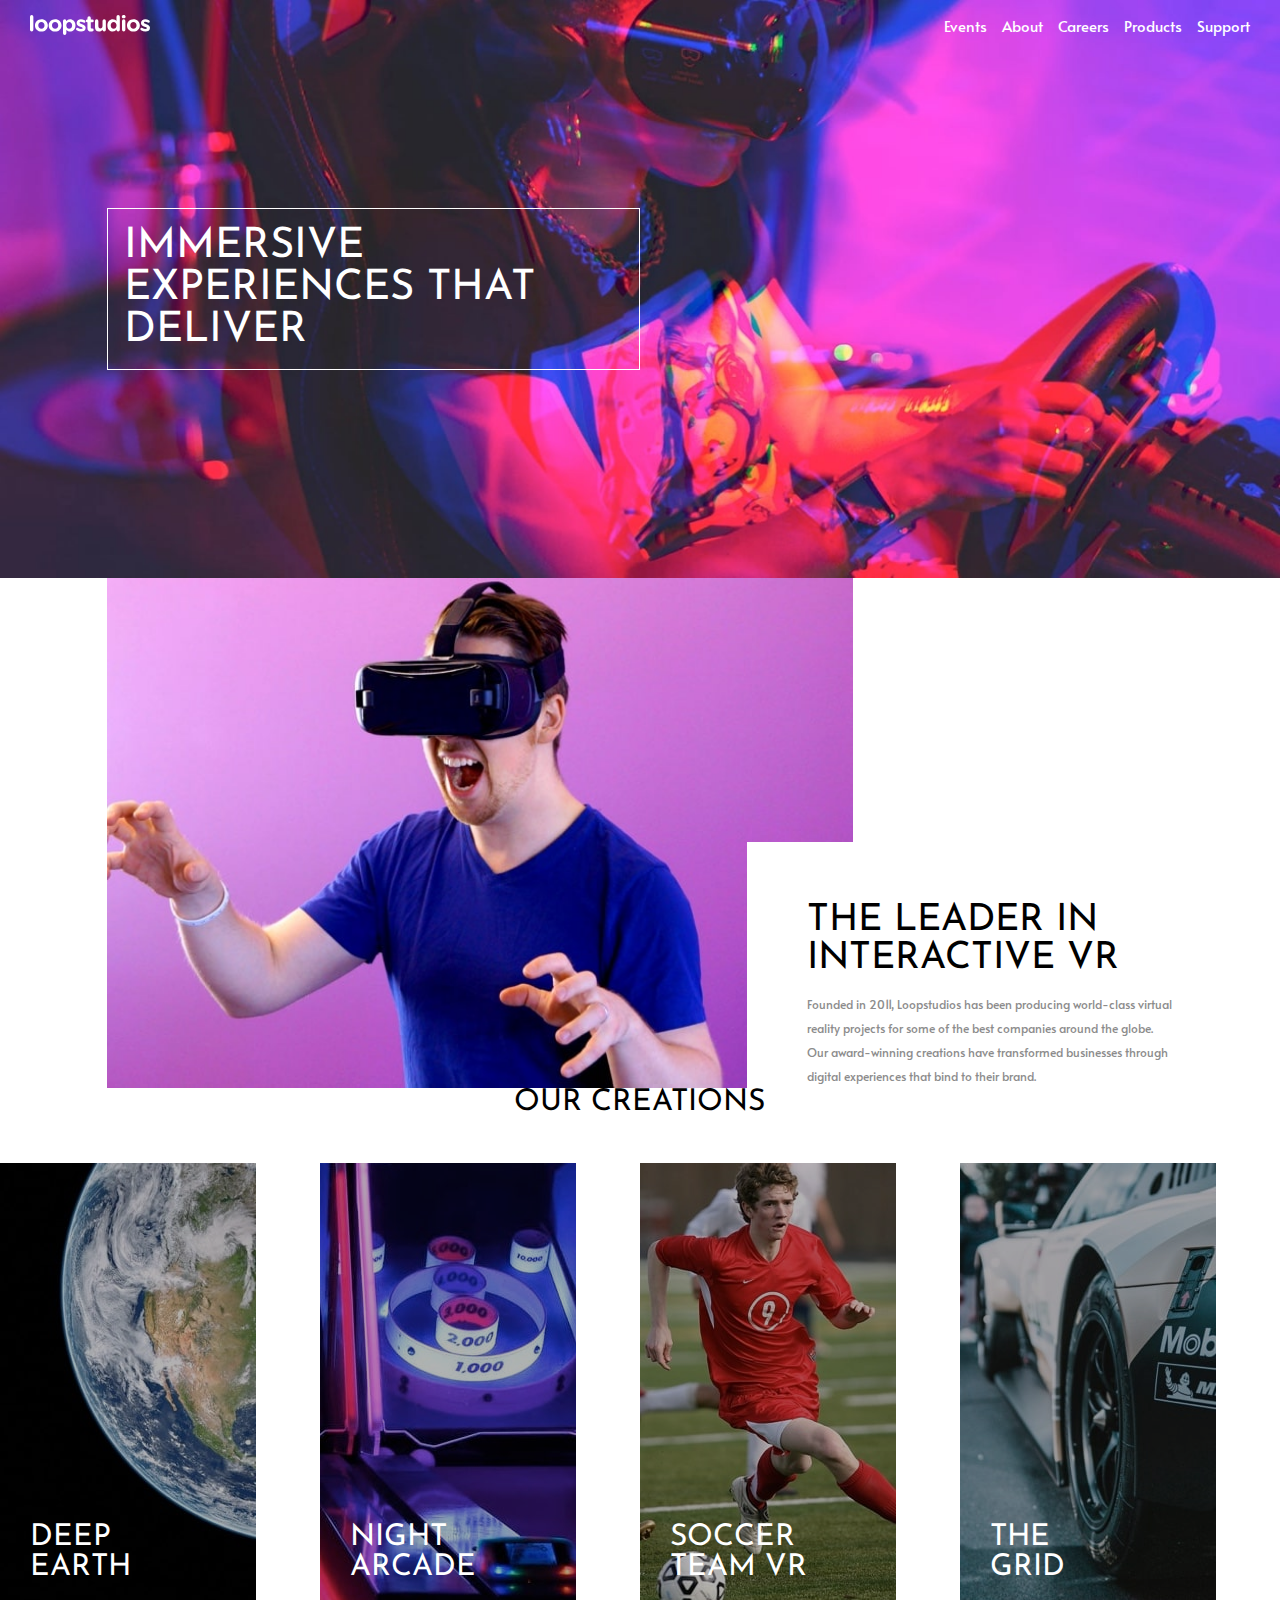
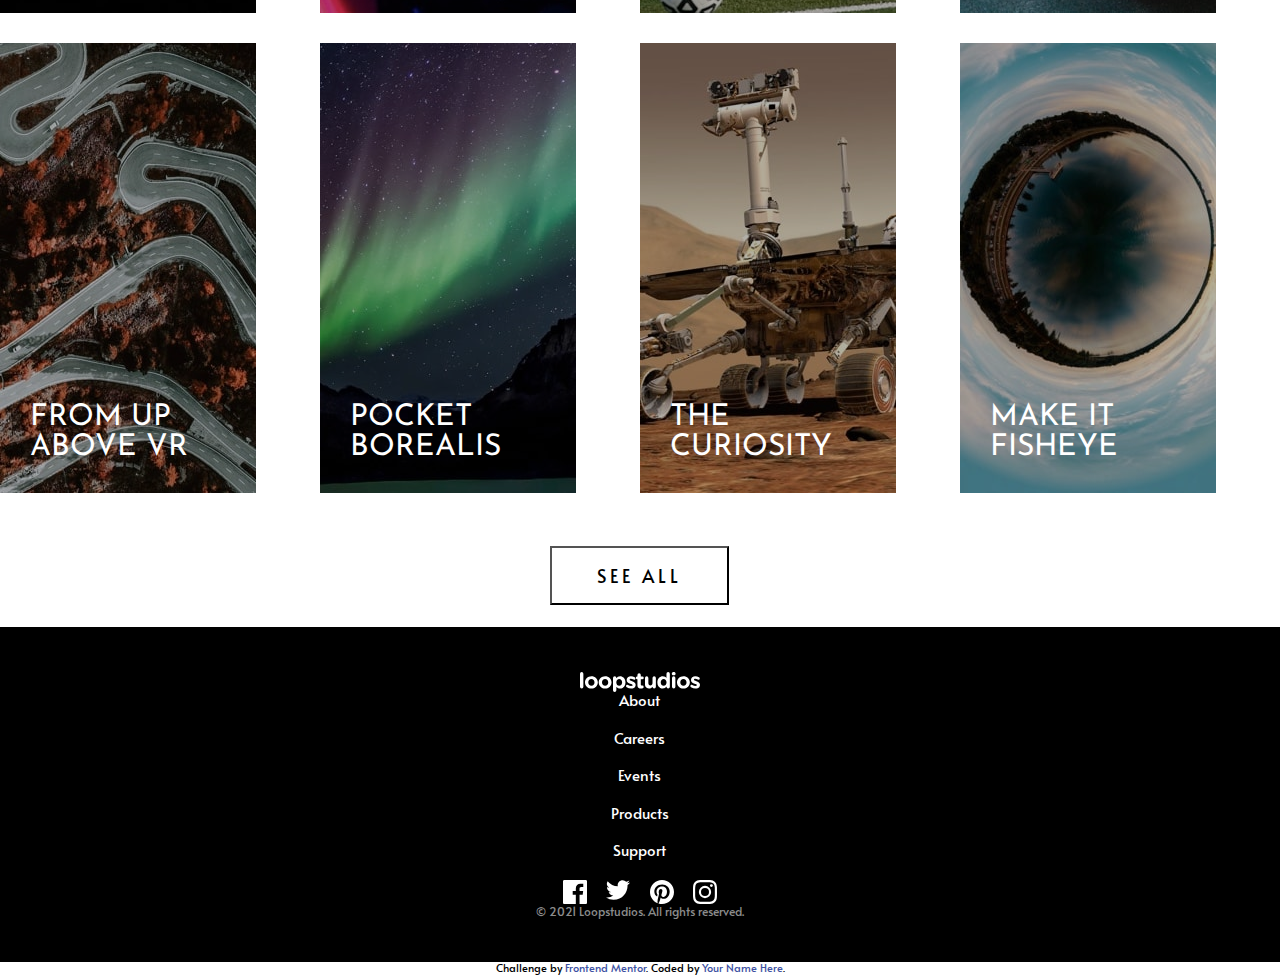
==== index.html @ 0b52db71 "first commit" ====
<!DOCTYPE html>
<html lang="en">
<head>
  <meta charset="UTF-8">
  <meta name="viewport" content="width=device-width, initial-scale=1.0"> <!-- displays site properly based on user's device -->
  <link rel="preconnect" href="https://fonts.googleapis.com">
  <link rel="preconnect" href="https://fonts.gstatic.com" crossorigin>
  <link href="https://fonts.googleapis.com/css2?family=Alata&family=Josefin+Sans:wght@300&display=swap" rel="stylesheet">
  <link rel="stylesheet" href="style.css">
  <link rel="icon" type="image/png" sizes="32x32" href="./images/favicon-32x32.png">
  
  <title>Frontend Mentor | Loopstudios landing page</title>

  <!-- Feel free to remove these styles or customise in your own stylesheet 👍 -->
  <style>
    .attribution { font-size: 11px; text-align: center; }
    .attribution a { color: hsl(228, 45%, 44%); }
  </style>
</head>
<body>
  <header class="grid">
    <nav class="navbar">
      <img src="images/logo.svg" class="logo" alt="">

      
        <img src="images/icon-hamburger.svg" class="open-menu-toggle menu-toggle" id="menu-toggle"/>
        <img src="images/icon-close.svg" class="close-menu-toggle menu-toggle" />

      <ul class="menu">
        <li class="menu-item"><a class="menu-item-link" href="#">Events</a></li>
        <li class="menu-item"><a class="menu-item-link" href="#">About</a></li>
        <li class="menu-item"><a class="menu-item-link" href="#">Careers</a></li>
        <li class="menu-item"><a class="menu-item-link" href="#">Products</a></li>
        <li class="menu-item"><a class="menu-item-link" href="#">Support</a></li>
      </ul>
    </nav>

    <img src="images/mobile/image-hero.jpg" class="mobile hero-img"/>
    <img src="images/desktop/image-hero.jpg" class="desktop hero-img" alt="" />
    <h1 class="hero-text">Immersive experiences that deliver</h1>
  </header>
  <section class="intro grid">
    <img src="images/mobile/image-interactive.jpg" alt="" class="intro-img mobile">
    <img src="images/desktop/image-interactive.jpg" alt="" class="intro-img desktop">
    <div class="intro-container">
      <h2 class="intro-title">
          The leader in interactive VR
      </h2>
      <p class="intro-text">
        Founded in 2011, Loopstudios has been producing world-class virtual reality 
        projects for some of the best companies around the globe. Our award-winning 
        creations have transformed businesses through digital experiences that bind 
        to their brand.
      </p>
    </div>
  </section>

  <section class="gallery grid">
    <h2 class="gallery-title">Our creations</h2> 
    
    <div class="img-wrapper">
      <h3>Deep<span class="br"></span> earth</h3>
      <img class="gallery-img-desktop desktop" 
      src="images/desktop/image-deep-earth.jpg" alt=""/>
	    <img class="gallery-img-mobile mobile" 
      src="images/mobile/image-deep-earth.jpg" alt=""/>
    </div>

    <div class="img-wrapper">
      <h3>Night<span class="br"></span> arcade</h3>
      <img class="gallery-img-desktop desktop" 
      src="images/desktop/image-night-arcade.jpg" alt=""/>
	    <img class="gallery-img-mobile mobile" 
      src="images/mobile/image-night-arcade.jpg" alt=""/>
    </div>

    <div class="img-wrapper">
      <h3>Soccer<span class="br"></span> team VR</h3>
      <img class="gallery-img-desktop desktop" 
      src="images/desktop/image-soccer-team.jpg" alt=""/>
	    <img class="gallery-img-mobile mobile" 
      src="images/mobile/image-soccer-team.jpg" alt=""/>
    </div>

    <div class="img-wrapper">
      <h3>The<span class="br"></span> grid</h3>
      <img class="gallery-img-desktop desktop" 
      src="images/desktop/image-grid.jpg" alt=""/>
	    <img class="gallery-img-mobile mobile" 
      src="images/mobile/image-grid.jpg" alt=""/>
    </div>

    <div class="img-wrapper">
      <h3>From up<span class="br"></span> above vr</h3>
      <img class="gallery-img-desktop desktop" 
      src="images/desktop/image-from-above.jpg" alt=""/>
	    <img class="gallery-img-mobile mobile" 
      src="images/mobile/image-from-above.jpg" alt=""/>
    </div>

    <div class="img-wrapper">
      <h3>Pocket<span class="br"></span> borealis</h3> 
      <img class="gallery-img-desktop desktop" 
      src="images/desktop/image-pocket-borealis.jpg" alt=""/>
	    <img class="gallery-img-mobile mobile" 
      src="images/mobile/image-pocket-borealis.jpg" alt=""/>
    </div>

    <div class="img-wrapper">
      <h3>The <span class="br"></span>curiosity</h3>
      <img class="gallery-img-desktop desktop" 
      src="images/desktop/image-curiosity.jpg" alt=""/>
	    <img class="gallery-img-mobile mobile" 
      src="images/mobile/image-curiosity.jpg" alt=""/>
    </div>


    <div class="img-wrapper">
      <h3>Make it<span class="br"></span> fisheye</h3>
      <img class="gallery-img-desktop desktop" 
      src="images/desktop/image-fisheye.jpg" alt=""/>
	    <img class="gallery-img-mobile mobile" 
      src="images/mobile/image-fisheye.jpg" alt=""/>
    </div>
    
    
    <button class="btn">See all</button>
    
  </section>
  <footer class="grid">
    <img src="images/logo.svg" class="logo" />

    <ul class="footer-menu">
      <li><a href="#">About</a></li>
      <li><a href="#">Careers</a></li>
      <li><a href="#">Events</a></li>
      <li><a href="#">Products</a></li>
      <li><a href="#">Support</a></li>
    </ul>

    <div class="social-icon-cont">
      <a href="#" alt="link to social page"><img class="social" src="images/icon-facebook.svg" /></a>
      <a href="#" alt="link to social page"><img class="social" src="images/icon-twitter.svg" /></a>
      <a href="#" alt="link to social page"><img class="social" src="images/icon-pinterest.svg" /></a>
      <a href="#" alt="link to social page"><img class="social" src="images/icon-instagram.svg" /></a>
      </div>
   <p class="copyright">© 2021 Loopstudios. All rights reserved.</p>
  </footer>
  


  <script src="index.js"></script>

  <div class="attribution">
    Challenge by <a href="https://www.frontendmentor.io?ref=challenge" target="_blank">Frontend Mentor</a>. 
    Coded by <a href="#">Your Name Here</a>.
  </div>
</body>
</html>
---- style.css ----
* {
    box-sizing: border-box;
}

html, body, div, span, applet, object, iframe,
h1, h2, h3, h4, h5, h6, p, blockquote, pre,
a, abbr, acronym, address, big, cite, code,
del, dfn, em, img, ins, kbd, q, s, samp,
small, strike, strong, sub, sup, tt, var,
b, u, i, center,
dl, dt, dd, ol, ul, li,
fieldset, form, label, legend,
table, caption, tbody, tfoot, thead, tr, th, td,
article, aside, canvas, details, embed, 
figure, figcaption, footer, header, hgroup, 
menu, nav, output, ruby, section, summary,
time, mark, audio, video {
	margin: 0;
	padding: 0;
	border: 0;
	font-size: 100%;
	font: inherit;
	vertical-align: baseline;
}
/* HTML5 display-role reset for older browsers */
article, aside, details, figcaption, figure, 
footer, header, hgroup, menu, nav, section {
	display: block;
}
body {
	line-height: 1;
}
ol, ul {
	list-style: none;
}
blockquote, q {
	quotes: none;
}
blockquote:before, blockquote:after,
q:before, q:after {
	content: '';
	content: none;
}
table {
	border-collapse: collapse;
	border-spacing: 0;
}

a { text-decoration: none;
}


:root {
    --white: hsl(0, 0%, 100%);
    --black: hsl(0, 0%, 0%);
    --dark-gray: hsl(0, 0%, 55%);
    --very-dark-gray: hsl(0, 0%, 41%);
    font-size: 15px;
    --josefina: 'Josefin Sans', sans-serif;
    --alata: 'Alata', sans-serif;
}

body {
    font-family: var(--alata);
}


h1, h2, h3, .btn {
    font-family: var(--josefina);
    text-transform: uppercase;
}

.desktop {
    display: none;
}

.grid {
    display: grid;
    grid-template-columns: repeat(12, 1fr);
}


.logo {
    height: 20px;
}



/* ####### NAV ############# */

nav {
   z-index:999;
   display: flex;
   justify-content: space-between;
   align-items: center;
   align-self: flex-start;
   padding: 1rem;
}

nav,
.hero-text,
.hero-img {
    grid-column: 1 /-1;
    grid-row: 1;
}

.hero-text {
    grid-column: 2 /-2;
}

.navbar {
    padding: 1rem 2rem;
}

/* ######################################### 

MOBILE SPECS

############################################# */

.hero-text {
    font-size: 2.8rem;
    padding: .4em;
    line-height: 1;
}

.desktop {
    display: none;
}

.intro > *,
.gallery >*,
footer > * {
    grid-column: 2 / -2;
}


.intro > img {
    width: 100%;
}

h2 {
    font-size: 2rem;
    text-align: center;
}



/* ########## NAVBAR ################ */


.menu {
    display: none;
}

/* open menu */

.show {
    background-color: black;
}

.show .menu {
    display: block;
    background-color: black;
    position: absolute;
    width: 100%;
    top: 3rem;
    gap: 0;
    left: 0;
    height: 100vh;
}

.show .menu-item {
    padding: 2rem 2rem;
    width: 100%;
}

.show .menu-item-link {
    font-weight: 300;
    font-size: 1.3rem;
    text-transform: uppercase;
    font-family: var(--josefina);
    color: var(--white);
}

.show .close-menu-toggle {
    display: block;
}

.show .open-menu-toggle {
    display: none;
}
.close-menu-toggle {
    display: none;
}


/* ############### HERO ############## */

.hero-img {
    width: 100%;
    height: 100%;
}

.hero-text {
    border: 1px solid var(--white);
    align-self: center;
    color: var(--white);
}

/* ######## INTRO ############ */

.intro {
    text-align: center;
}

.intro-container {
    padding-bottom: 6rem;
}

/*
.intro-img {
    padding: 6rem 0 3rem 
}
*/
.intro-text {
    color: var(--dark-gray);
    line-height: 2;
    justify-self: center;
}


/* ############# GALERY #############*/

.gallery {
    display: grid;
}


.gallery-title {
    padding-bottom: 3rem;
}

.img-wrapper {
    display: grid;
    margin-bottom: 2rem;
}

.img-wrapper h3, 
.gallery img {
    grid-column: 1/-1;
    grid-row: 1;
}

.gallery h3 {
    z-index: 999;
    color: var(--white);
    font-size: 2rem;
    justify-self: left;
    align-self: end;
    padding: 2rem;   
}

.br {
    display: block;
}




.gallery img {
    max-width: 100%;
    filter: brightness(.7)
}

.btn {
    background-color: var(--white);
    padding: 1rem 3rem;
    font-size: 1.2rem;
    justify-self: center;
    font-family: var(--alata);
    letter-spacing: 4px;
    margin: 1.5rem
}

/* ########## FOOTER ############ */

footer {
    background-color: var(--black);
    text-align: center;
    padding-top: 3rem;
    padding-bottom: 3rem;
}

footer .logo {
    margin: 0 auto;
}

footer li {
padding-bottom: 1.5rem;
}


footer ul li a {
    color: var(--white);
    font-size: 1rem;
    cursor: pointer;
}

.social-icon-cont {
    display: flex;
    justify-content: center;
    gap:1.3rem
}

.copyright {
    color: var(--dark-gray);
    font-size: .8rem;
}
/* ######################################### 

            DESKTOP SPECS

############################################# */



@media (min-width: 650px){


.mobile {
        display: none;
}
    
.desktop {
        display: block;
}



/* ########## NAVBAR ################ */



.menu-item {
    align-self: center;
}
    
.menu-item-link {
    color: var(--white);
    text-decoration: none;
} 
    
.menu {
    position: relative;
    display: flex;
    gap: 1rem;
    height: 100%;
    align-items: center;
}
    
.open-menu-toggle,
.close-menu-toggle {
    display: none;
}


/* ######################################## */


.hero-text {
    grid-column: 2 / 7;
}



.intro-img {
    max-width: 100%;
    grid-column: 2 /9;
    grid-row: 1;
}

.intro-title {
    font-size: 2.5rem;
}

.intro-container {
    background-color: var(--white);
    grid-row: 1;
    grid-column: 8/-2;
    padding: 4rem 0 0 4rem;
    align-self:end;
}

.intro-title,
.intro-text {
    text-align: left;
}

.intro-text {
    font-size: .8rem;
    padding-top: 1rem;
}


.gallery {
    img-wrapper
    display: grid;
}

.img-wrapper {
    grid-column: span 3;
}


}
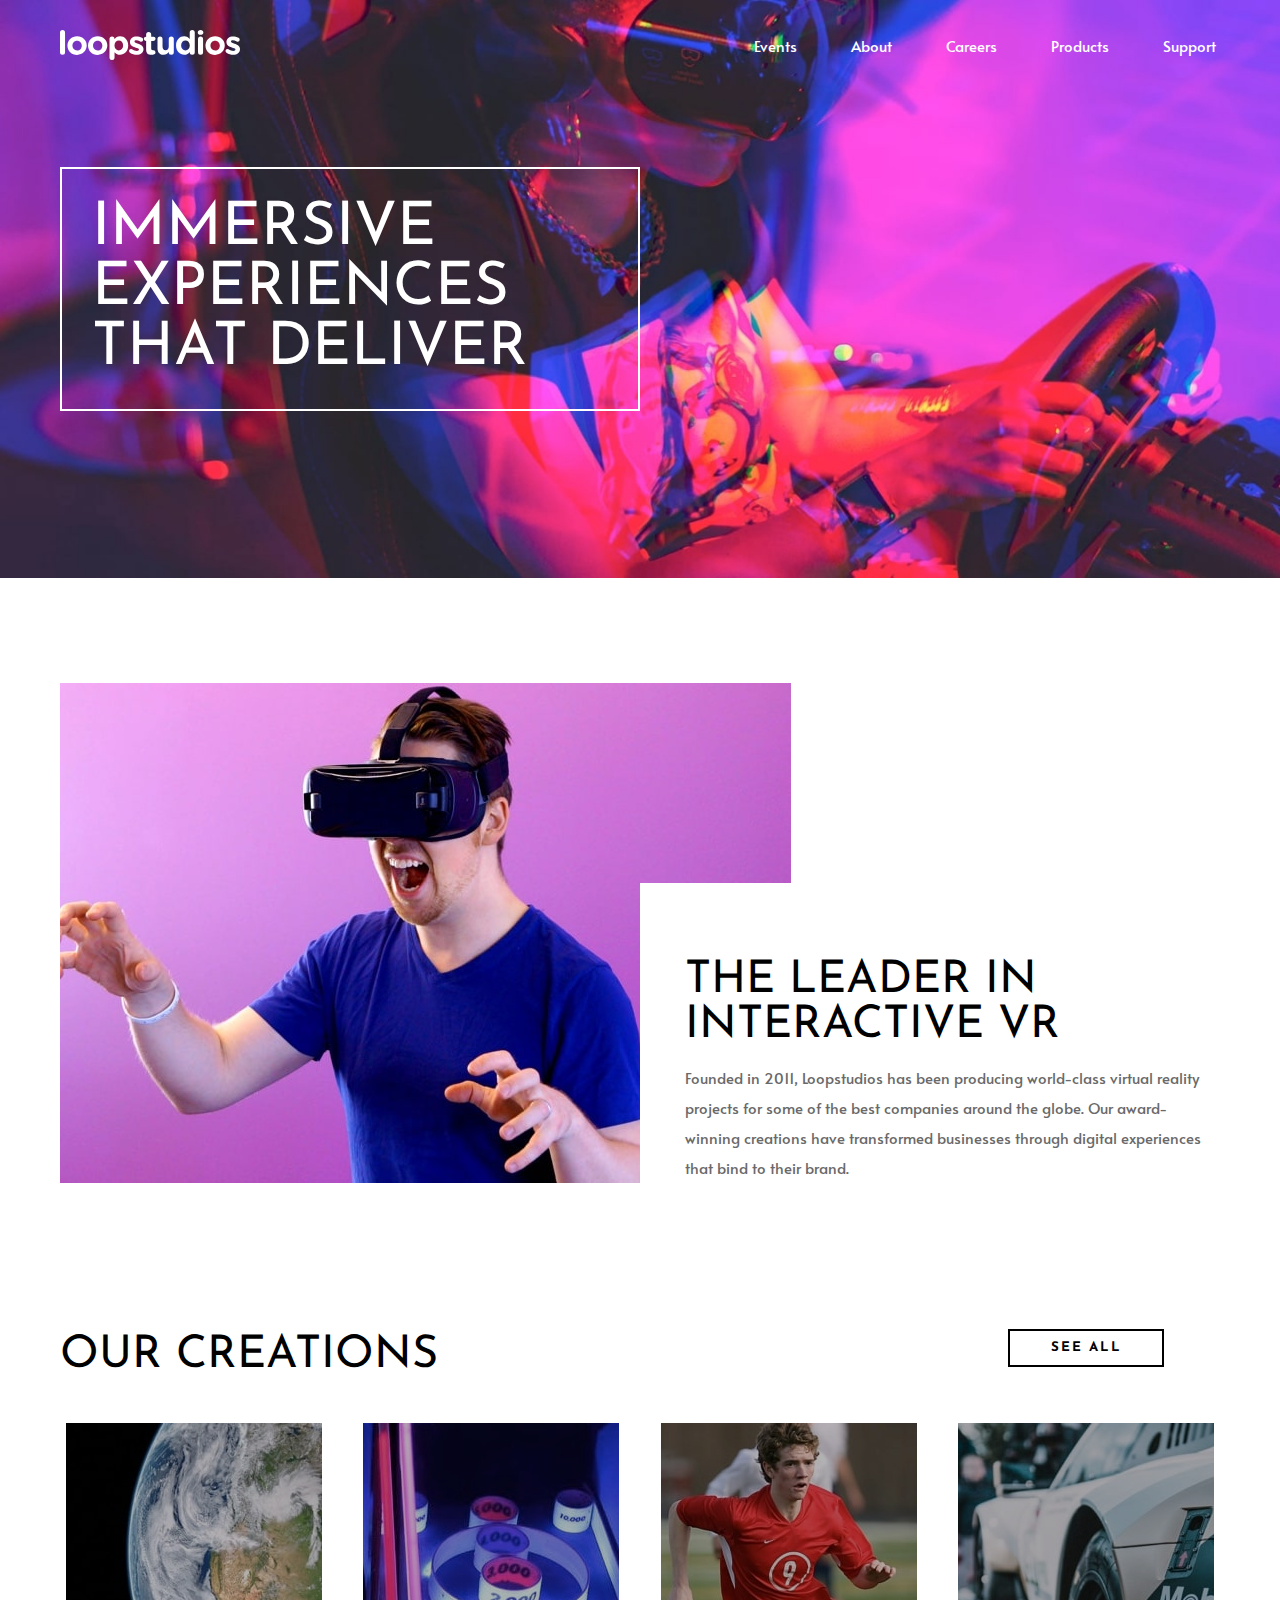
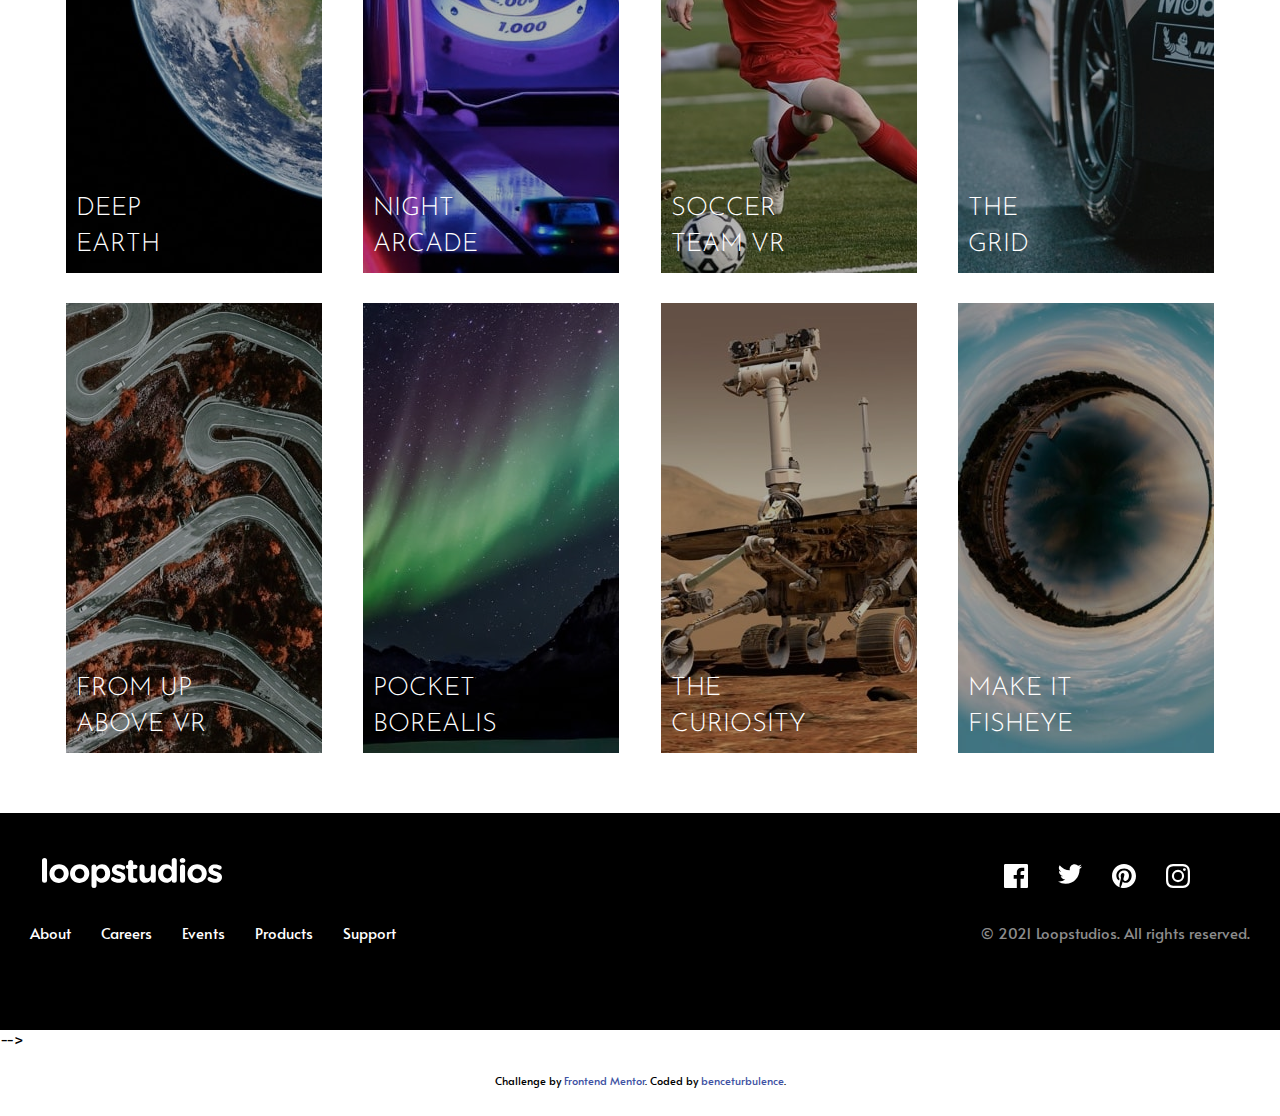
==== commit b403b379: "finished" ====
--- a/index.html
+++ b/index.html
@@ -18,7 +18,8 @@
   </style>
 </head>
 <body>
-  <header class="grid">
+  <div class="wrapper">
+  <header id="header">
     <nav class="navbar">
       <img src="images/logo.svg" class="logo" alt="">
 
@@ -35,10 +36,12 @@
       </ul>
     </nav>
 
-    <img src="images/mobile/image-hero.jpg" class="mobile hero-img"/>
-    <img src="images/desktop/image-hero.jpg" class="desktop hero-img" alt="" />
     <h1 class="hero-text">Immersive experiences that deliver</h1>
   </header>
+  <img src="images/mobile/image-hero.jpg" class="mobile hero-img"/>
+  <img src="images/desktop/image-hero.jpg" class="desktop hero-img" alt="" />
+  
+  
   <section class="intro grid">
     <img src="images/mobile/image-interactive.jpg" alt="" class="intro-img mobile">
     <img src="images/desktop/image-interactive.jpg" alt="" class="intro-img desktop">
@@ -59,67 +62,67 @@
     <h2 class="gallery-title">Our creations</h2> 
     
     <div class="img-wrapper">
-      <h3>Deep<span class="br"></span> earth</h3>
-      <img class="gallery-img-desktop desktop" 
+      <h3 class="img-description">Deep<span class="br"></span> earth</h3>
+      <img class="gallery-img desktop" 
       src="images/desktop/image-deep-earth.jpg" alt=""/>
-	    <img class="gallery-img-mobile mobile" 
+	    <img class="gallery-img mobile" 
       src="images/mobile/image-deep-earth.jpg" alt=""/>
     </div>
 
     <div class="img-wrapper">
-      <h3>Night<span class="br"></span> arcade</h3>
-      <img class="gallery-img-desktop desktop" 
+      <h3 class="img-description">Night<span class="br"></span> arcade</h3>
+      <img class="gallery-img desktop" 
       src="images/desktop/image-night-arcade.jpg" alt=""/>
-	    <img class="gallery-img-mobile mobile" 
+	    <img class="gallery-img mobile" 
       src="images/mobile/image-night-arcade.jpg" alt=""/>
     </div>
 
     <div class="img-wrapper">
-      <h3>Soccer<span class="br"></span> team VR</h3>
-      <img class="gallery-img-desktop desktop" 
+      <h3 class="img-description">Soccer<span class="br"></span> team VR</h3>
+      <img class="gallery-img desktop" 
       src="images/desktop/image-soccer-team.jpg" alt=""/>
-	    <img class="gallery-img-mobile mobile" 
+	    <img class="gallery-img mobile" 
       src="images/mobile/image-soccer-team.jpg" alt=""/>
     </div>
 
     <div class="img-wrapper">
-      <h3>The<span class="br"></span> grid</h3>
-      <img class="gallery-img-desktop desktop" 
+      <h3 class="img-description">The<span class="br"></span> grid</h3>
+      <img class="gallery-img desktop" 
       src="images/desktop/image-grid.jpg" alt=""/>
-	    <img class="gallery-img-mobile mobile" 
+	    <img class="gallery-img mobile" 
       src="images/mobile/image-grid.jpg" alt=""/>
     </div>
 
     <div class="img-wrapper">
-      <h3>From up<span class="br"></span> above vr</h3>
-      <img class="gallery-img-desktop desktop" 
+      <h3 class="img-description">From up<span class="br"></span> above vr</h3>
+      <img class="gallery-img desktop" 
       src="images/desktop/image-from-above.jpg" alt=""/>
-	    <img class="gallery-img-mobile mobile" 
+	    <img class="gallery-img mobile" 
       src="images/mobile/image-from-above.jpg" alt=""/>
     </div>
 
     <div class="img-wrapper">
-      <h3>Pocket<span class="br"></span> borealis</h3> 
-      <img class="gallery-img-desktop desktop" 
+      <h3 class="img-description">Pocket<span class="br"></span> borealis</h3> 
+      <img class="gallery-img desktop" 
       src="images/desktop/image-pocket-borealis.jpg" alt=""/>
-	    <img class="gallery-img-mobile mobile" 
+	    <img class="gallery-img mobile" 
       src="images/mobile/image-pocket-borealis.jpg" alt=""/>
     </div>
 
     <div class="img-wrapper">
-      <h3>The <span class="br"></span>curiosity</h3>
-      <img class="gallery-img-desktop desktop" 
+      <h3 class="img-description">The <span class="br"></span>curiosity</h3>
+      <img class="gallery-img desktop" 
       src="images/desktop/image-curiosity.jpg" alt=""/>
-	    <img class="gallery-img-mobile mobile" 
+	    <img class="gallery-img mobile" 
       src="images/mobile/image-curiosity.jpg" alt=""/>
     </div>
 
 
     <div class="img-wrapper">
-      <h3>Make it<span class="br"></span> fisheye</h3>
-      <img class="gallery-img-desktop desktop" 
+      <h3 class="img-description">Make it<span class="br"></span> fisheye</h3>
+      <img class="gallery-img desktop" 
       src="images/desktop/image-fisheye.jpg" alt=""/>
-	    <img class="gallery-img-mobile mobile" 
+	    <img class="gallery-img mobile" 
       src="images/mobile/image-fisheye.jpg" alt=""/>
     </div>
     
@@ -143,17 +146,20 @@
       <a href="#" alt="link to social page"><img class="social" src="images/icon-twitter.svg" /></a>
       <a href="#" alt="link to social page"><img class="social" src="images/icon-pinterest.svg" /></a>
       <a href="#" alt="link to social page"><img class="social" src="images/icon-instagram.svg" /></a>
-      </div>
+    </div>
    <p class="copyright">© 2021 Loopstudios. All rights reserved.</p>
   </footer>
-  
+
+  -->
+
+</div>
 
 
   <script src="index.js"></script>
 
   <div class="attribution">
-    Challenge by <a href="https://www.frontendmentor.io?ref=challenge" target="_blank">Frontend Mentor</a>. 
-    Coded by <a href="#">Your Name Here</a>.
+    Challenge by <a href="https://www.frontendmentor.io/challenges/loopstudios-landing-page-N88J5Onjw" target="_blank">Frontend Mentor</a>. 
+    Coded by <a href="https://www.github.com/benceturbulence">benceturbulence</a>.
   </div>
 </body>
 </html>
--- a/style.css
+++ b/style.css
@@ -46,7 +46,8 @@
 	border-spacing: 0;
 }
 
-a { text-decoration: none;
+a { 
+    text-decoration: none;
 }
 
 
@@ -64,353 +65,451 @@
     font-family: var(--alata);
 }
 
+.grid {
+    grid-template-columns: repeat(12, 1fr);
+}
+
+img {
+    max-width: 100%;
+}
+
+.desktop {
+    display: none;
+}
+
+/* ######### WRAPPER ###############X */
+
+
+.wrapper {
+    display: grid;
+    /* 2rem as margin */
+    grid-template-columns: 
+    2rem repeat(10, 1fr) 2rem;
+    position: relative;
+}
+
+header {
+    grid-column: 1 /-1;
+    grid-row: 1;
+    display: grid;
+    z-index: 999;
+    grid-template-columns: 
+    2rem repeat(10, 1fr) 2rem;
+}
+.hero-img {
+    /* margin-not applied for hero img */
+    grid-column: 1 /-1;
+    grid-row: 1;
+}
+
+.logo {
+    height: 100%;
+    max-height: 30px;
+    cursor: pointer;
+}
+
+.navbar,
+.hero-text {
+    grid-row: 1;
+}
+
+/* Navbar general */
+
+.navbar{
+    align-self: flex-start;
+    display: flex;
+    align-items: center;
+    justify-content: space-between;
+    padding: 2rem;
+}
+
+
+.menu-item-link {
+    color: var(--white);
+}
+
+
+
+
+/* Mobile navbar */
+
+.navbar {
+    position: relative;
+}
+
+/* Hide menu by default */
+.menu {
+    display: none;
+}
+
+/* Hide close button by default */
+.close-menu-toggle {
+    display: none;
+}
+
+/* When button is clicked show close icon */
+.show .close-menu-toggle {
+    display: block;
+}
+
+/*  When the menu is open dont display icon */
+.show .open-menu-toggle {
+    display: none;
+}
+
+/* Adds background color to navbar */
+.show {
+    background-color: var(--black);
+}
+
+.show .menu {
+    display: block;
+    position: absolute;
+    top: 5rem;
+    padding: 4rem 0;
+    left: 0;
+    background-color: var(--black);
+    width: 100%;
+    height: 100vh;
+    text-align: center;
+
+}
+
+.show .menu-item {
+    padding-bottom: 2rem;
+}
+
+.show .menu-item-link {
+    text-transform: uppercase;
+    font-family: var(--josefina);
+    font-size: 1.8rem;
+}
+
+.intro {
+    grid-column: 2 /-2;
+    display: grid;
+}
+.gallery {
+    grid-column: 2 /-2;
+    display: grid;
+    row-gap: 1rem;
+    padding: 4rem 0;
+}
+
+.intro {
+    padding: 7rem 0 4rem;
+}
+
+
+h2 {
+    text-align: center;
+    font-size: 2rem;
+    padding: 2rem 0 1rem;
+}
+
+.intro-text {
+    text-align: center;
+    color: var(--very-dark-gray);
+    line-height: 1.5;
+    width: 90%;
+    margin: 0 auto;
+}
+
+
+.intro-container,
+.intro-img {
+    grid-column: 1/-1;
+}
+
+.gallery-title,
+.img-wrapper {
+    grid-column: 1/-1;
+}
+
+.img-wrapper {
+    display: grid;
+    margin-bottom: 1rem;
+}
+
+.img-description,
+.gallery-img {
+    grid-column: 1/-1;
+    grid-row: 1;
+}
+
+
+.img-description {
+    z-index: 2;
+    color: var(--white);
+    font-size: 1.6rem;
+    font-weight: 300;
+    align-self: end;
+    padding: 0 0 .4em .4em ;
+    line-height: 1.4;
+}
+
+.gallery-img {
+    filter: brightness(.7)
+}
+
+.br {
+    display: block;
+}
+
+
+/* Typography */
 
 h1, h2, h3, .btn {
     font-family: var(--josefina);
     text-transform: uppercase;
 }
 
-.desktop {
-    display: none;
-}
-
-.grid {
+.navbar,
+.hero-text {
+    grid-column: 1/-1;
+    grid-row: 1;
+}
+
+.hero-text {
+    grid-column: 2 /-2;
+    color: var(--white);
+    font-size: 2.8rem;
+    border: 2px solid var(--white);
+    place-self: center;
+    padding: 1.1rem;
+    line-height: 1;
+}
+
+
+.btn {
+    padding: .7rem 2.7rem;
+    letter-spacing: 2px;
+    font-weight: 700;
+    background-color: transparent;
+    border: 2px solid var(--black);
+    color: var(--black);
+    grid-column: 1 /-1;
+    width: fit-content;
+    justify-self: center;
+}
+
+footer {
+    grid-column: 1 / -1;
     display: grid;
     grid-template-columns: repeat(12, 1fr);
-}
-
-
-.logo {
-    height: 20px;
-}
-
-
-
-/* ####### NAV ############# */
-
-nav {
-   z-index:999;
-   display: flex;
-   justify-content: space-between;
-   align-items: center;
-   align-self: flex-start;
-   padding: 1rem;
-}
-
-nav,
-.hero-text,
-.hero-img {
+    background-color: var(--black);
+    padding: 2rem;
+}
+
+footer .logo {
+    margin: 1rem auto 0;
+    height: 30px;
+}
+footer > * {
     grid-column: 1 /-1;
-    grid-row: 1;
-}
-
-.hero-text {
-    grid-column: 2 /-2;
-}
-
-.navbar {
-    padding: 1rem 2rem;
-}
-
-/* ######################################### 
-
-MOBILE SPECS
-
-############################################# */
-
-.hero-text {
-    font-size: 2.8rem;
-    padding: .4em;
-    line-height: 1;
-}
-
-.desktop {
-    display: none;
-}
-
-.intro > *,
-.gallery >*,
-footer > * {
-    grid-column: 2 / -2;
-}
-
-
-.intro > img {
-    width: 100%;
-}
-
-h2 {
-    font-size: 2rem;
     text-align: center;
 }
 
 
-
-/* ########## NAVBAR ################ */
-
-
-.menu {
-    display: none;
-}
-
-/* open menu */
-
-.show {
-    background-color: black;
-}
-
-.show .menu {
-    display: block;
-    background-color: black;
-    position: absolute;
-    width: 100%;
-    top: 3rem;
-    gap: 0;
-    left: 0;
-    height: 100vh;
-}
-
-.show .menu-item {
-    padding: 2rem 2rem;
-    width: 100%;
-}
-
-.show .menu-item-link {
-    font-weight: 300;
-    font-size: 1.3rem;
-    text-transform: uppercase;
-    font-family: var(--josefina);
+.footer-menu {
+    margin: 2rem 0;
+    display: flex;
+    flex-direction: column;
+    gap: .5rem
+}
+
+.footer-menu li {
+    padding-bottom: 2rem;
+}
+.footer-menu li a {
     color: var(--white);
-}
-
-.show .close-menu-toggle {
-    display: block;
-}
-
-.show .open-menu-toggle {
-    display: none;
-}
-.close-menu-toggle {
-    display: none;
-}
-
-
-/* ############### HERO ############## */
-
-.hero-img {
-    width: 100%;
-    height: 100%;
-}
-
-.hero-text {
-    border: 1px solid var(--white);
-    align-self: center;
-    color: var(--white);
-}
-
-/* ######## INTRO ############ */
-
-.intro {
-    text-align: center;
-}
-
-.intro-container {
-    padding-bottom: 6rem;
-}
-
-/*
-.intro-img {
-    padding: 6rem 0 3rem 
-}
-*/
-.intro-text {
-    color: var(--dark-gray);
-    line-height: 2;
-    justify-self: center;
-}
-
-
-/* ############# GALERY #############*/
-
-.gallery {
-    display: grid;
-}
-
-
-.gallery-title {
-    padding-bottom: 3rem;
-}
-
-.img-wrapper {
-    display: grid;
-    margin-bottom: 2rem;
-}
-
-.img-wrapper h3, 
-.gallery img {
-    grid-column: 1/-1;
-    grid-row: 1;
-}
-
-.gallery h3 {
-    z-index: 999;
-    color: var(--white);
-    font-size: 2rem;
-    justify-self: left;
-    align-self: end;
-    padding: 2rem;   
-}
-
-.br {
-    display: block;
-}
-
-
-
-
-.gallery img {
-    max-width: 100%;
-    filter: brightness(.7)
-}
-
-.btn {
-    background-color: var(--white);
-    padding: 1rem 3rem;
-    font-size: 1.2rem;
-    justify-self: center;
-    font-family: var(--alata);
-    letter-spacing: 4px;
-    margin: 1.5rem
-}
-
-/* ########## FOOTER ############ */
-
-footer {
-    background-color: var(--black);
-    text-align: center;
-    padding-top: 3rem;
-    padding-bottom: 3rem;
-}
-
-footer .logo {
-    margin: 0 auto;
-}
-
-footer li {
-padding-bottom: 1.5rem;
-}
-
-
-footer ul li a {
-    color: var(--white);
-    font-size: 1rem;
-    cursor: pointer;
 }
 
 .social-icon-cont {
     display: flex;
-    justify-content: center;
-    gap:1.3rem
+    gap: 2rem;
+    justify-self: center;
 }
 
 .copyright {
     color: var(--dark-gray);
-    font-size: .8rem;
-}
-/* ######################################### 
-
-            DESKTOP SPECS
-
-############################################# */
-
-
-
+    padding: 2rem 0;
+}
+
+
+
+
+
+
+/* Desktop navbar */
 @media (min-width: 650px){
 
-
+.desktop {
+    display: block;
+}
+    
 .mobile {
         display: none;
 }
-    
-.desktop {
-        display: block;
-}
-
-
-
-/* ########## NAVBAR ################ */
-
-
-
-.menu-item {
-    align-self: center;
-}
-    
-.menu-item-link {
-    color: var(--white);
-    text-decoration: none;
-} 
-    
+
 .menu {
-    position: relative;
     display: flex;
-    gap: 1rem;
-    height: 100%;
-    align-items: center;
-}
-    
+    gap: 3rem;
+}
+
 .open-menu-toggle,
 .close-menu-toggle {
     display: none;
 }
 
-
-/* ######################################## */
-
-
-.hero-text {
-    grid-column: 2 / 7;
-}
-
-
-
-.intro-img {
-    max-width: 100%;
-    grid-column: 2 /9;
-    grid-row: 1;
-}
-
-.intro-title {
-    font-size: 2.5rem;
-}
-
-.intro-container {
-    background-color: var(--white);
-    grid-row: 1;
-    grid-column: 8/-2;
-    padding: 4rem 0 0 4rem;
-    align-self:end;
-}
-
-.intro-title,
-.intro-text {
-    text-align: left;
-}
-
-.intro-text {
-    font-size: .8rem;
-    padding-top: 1rem;
-}
-
-
 .gallery {
-    img-wrapper
-    display: grid;
-}
-
+    gap: 2rem
+}
 .img-wrapper {
-    grid-column: span 3;
-}
-
-
+    grid-column: span 6;
+    justify-content: center;
+    margin: 0;
+    overflow: hidden;
+}
+
+.img-description {
+    font-size: 1.7rem;
+}
+
+.menu-item-link {
+    padding: .3rem;
+    border-bottom: 2px solid transparent;
+}
+.img-wrapper:hover > img {
+    filter: blur(3px);
+}
+
+.img-wrapper:hover > .img-description {
+    font-weight: 500;
+}
+}
+
+@media (min-width: 900px){
+
+    .navbar {
+        padding: 2rem 4rem;
+    }
+    .img-wrapper {
+        grid-column: span 3;
+        margin: 0;
+    }
+
+    .intro-img {
+        grid-column: 1 /;
+        grid-row: 1
+    }
+    
+    .intro-container {
+        grid-column: 7 /-1;
+        grid-row: 1;
+        align-self: end;
+        background-color: var(--white);
+        padding: 3rem 0 0 3rem;
+    }
+    
+    .intro-text {
+        line-height: 2;
+    }
+    .intro-title {
+        font-size: 3rem;
+    }
+    .intro-title,
+    .intro-text {
+        width: 100%;
+        text-align: left;
+    
+    }
+
+    .wrapper,
+    header {
+        grid-template-columns: 
+        4rem repeat(10, 1fr) 4rem;
+    } 
+
+    .hero-text {
+        grid-column: 2 / 7;
+        font-size: 4rem;
+        padding: .5em;
+    }
+
+    .gallery-title {
+        grid-column: 1 /-1;
+        grid-row: 1;
+        text-align: left;
+        font-size: 3rem;
+    }
+    
+    .btn {
+        display: block;
+        grid-column: 10/13;
+        grid-row: 1;
+        align-self: center;
+    }
+    
+    footer {
+        align-items: baseline;
+    }
+
+    footer .logo {
+        grid-column: 1 /3;
+        grid-row: 1;
+    }
+
+    .social-icon-cont {
+        grid-column: 10/-1;
+        grid-row: 1;
+    }
+
+    footer a,
+    .social-icon-cont > * {
+        border-bottom: 2px solid transparent;
+        padding-bottom: .3rem;
+    }
+
+    .footer-menu {
+        display: flex;
+        flex-direction: row;
+        gap: 2rem;
+        grid-column: 1 /6;
+    }
+
+    .copyright {
+        grid-column: 7/-1;
+        justify-content: right;
+        text-align: right;
+    }
+
+}
+
+.btn:hover {
+    background-color: var(--black);
+    color: var(--white);
+}
+
+a:hover {
+    border-bottom: 2px solid transparent;
+}
+
+.menu-item-link:hover {
+    border-color: var(--white);
+}
+
+footer a:hover {
+    border-color: var(--white);
+}
+
+
+
+
+.attribution {
+    padding: 2rem;
+}
+
+.attribution a {
+    color: yellowgreen;
 }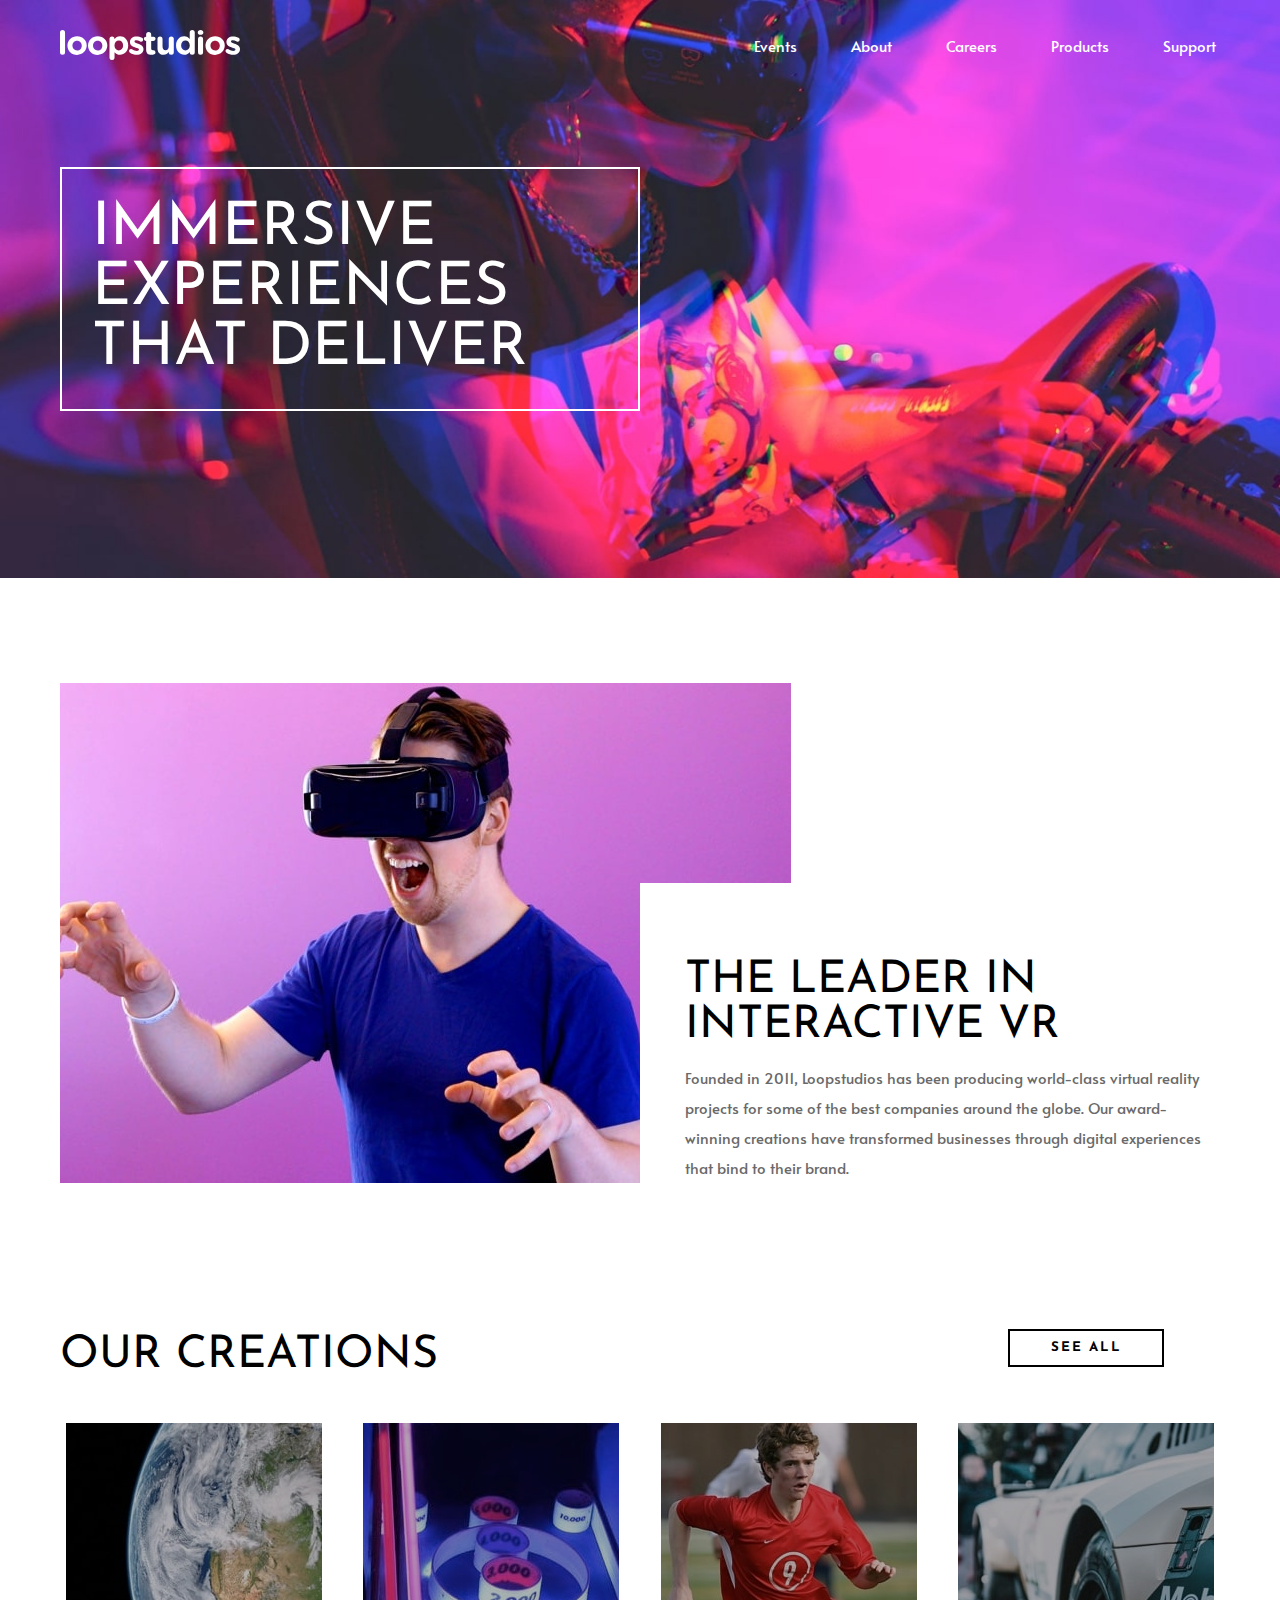
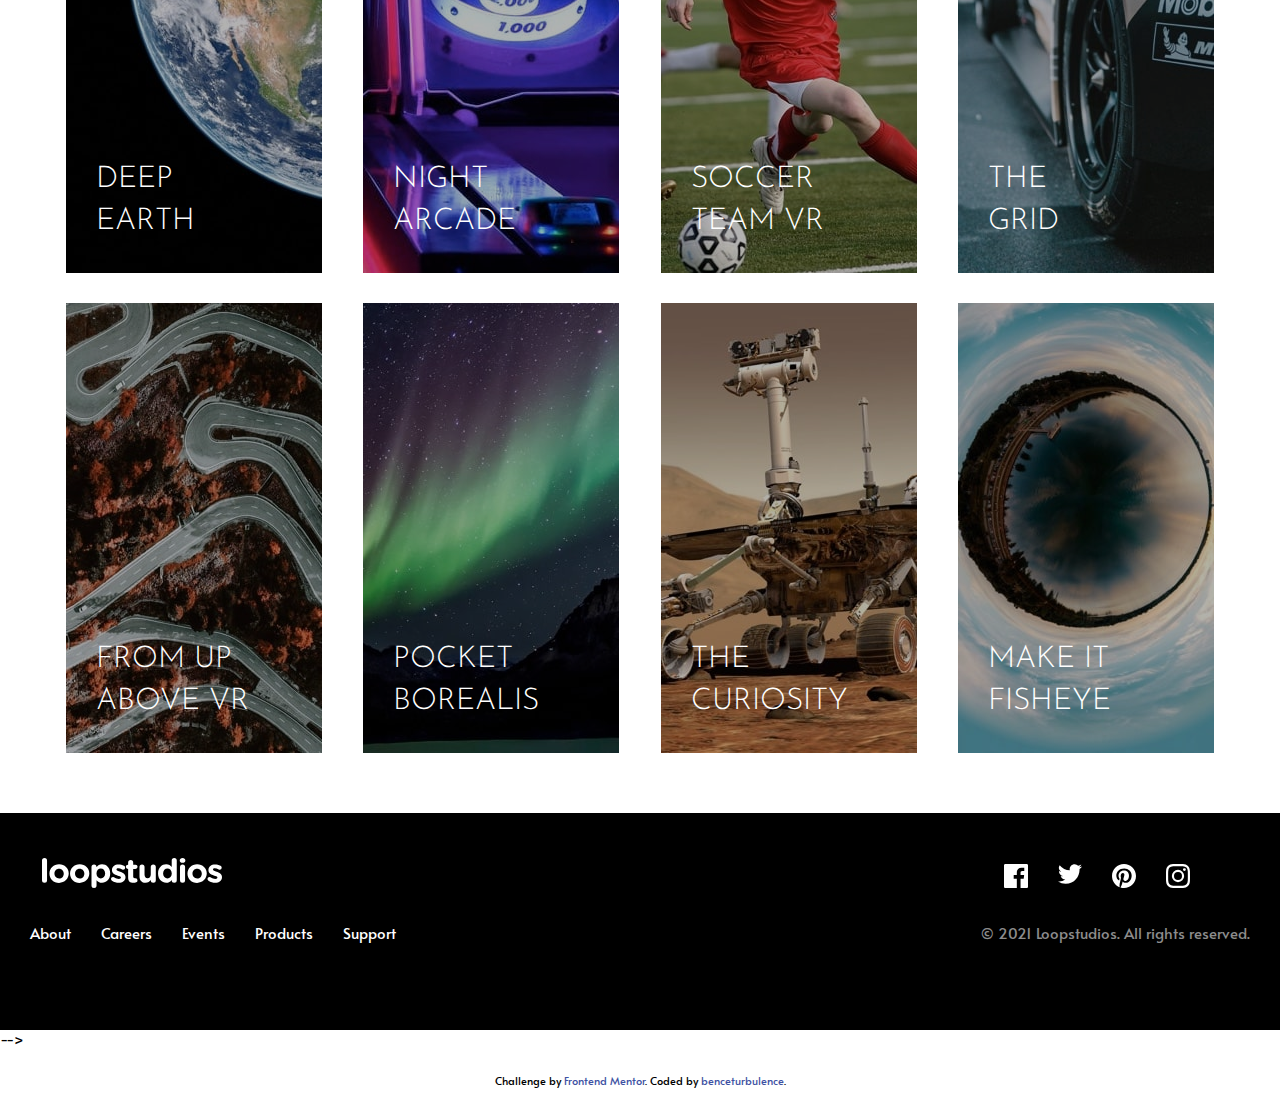
==== commit a4d5c403: "refactored code" ====
--- a/index.html
+++ b/index.html
@@ -24,8 +24,8 @@
       <img src="images/logo.svg" class="logo" alt="">
 
       
-        <img src="images/icon-hamburger.svg" class="open-menu-toggle menu-toggle" id="menu-toggle"/>
-        <img src="images/icon-close.svg" class="close-menu-toggle menu-toggle" />
+        <img src="images/icon-hamburger.svg" class="open-menu-toggle menu-toggle" id="menu-toggle" aria-label="open menu"/>
+        <img src="images/icon-close.svg" class="close-menu-toggle menu-toggle" aria-label="close menu" />
 
       <ul class="menu">
         <li class="menu-item"><a class="menu-item-link" href="#">Events</a></li>
@@ -38,8 +38,8 @@
 
     <h1 class="hero-text">Immersive experiences that deliver</h1>
   </header>
-  <img src="images/mobile/image-hero.jpg" class="mobile hero-img"/>
-  <img src="images/desktop/image-hero.jpg" class="desktop hero-img" alt="" />
+  <img src="images/mobile/image-hero.jpg" class="mobile hero-img" alt="hero image"/> 
+  <img src="images/desktop/image-hero.jpg" class="desktop hero-img" alt="hero image" />
   
   
   <section class="intro grid">
--- a/style.css
+++ b/style.css
@@ -128,9 +128,6 @@
     color: var(--white);
 }
 
-
-
-
 /* Mobile navbar */
 
 .navbar {
@@ -200,13 +197,6 @@
     padding: 7rem 0 4rem;
 }
 
-
-h2 {
-    text-align: center;
-    font-size: 2rem;
-    padding: 2rem 0 1rem;
-}
-
 .intro-text {
     text-align: center;
     color: var(--very-dark-gray);
@@ -264,6 +254,14 @@
     text-transform: uppercase;
 }
 
+h2 {
+    text-align: center;
+    font-size: 2rem;
+    padding: 2rem 0 1rem;
+}
+
+/* Layout */
+
 .navbar,
 .hero-text {
     grid-column: 1/-1;
@@ -279,7 +277,6 @@
     padding: 1.1rem;
     line-height: 1;
 }
-
 
 .btn {
     padding: .7rem 2.7rem;
@@ -337,10 +334,6 @@
 }
 
 
-
-
-
-
 /* Desktop navbar */
 @media (min-width: 650px){
 
@@ -376,17 +369,37 @@
     font-size: 1.7rem;
 }
 
+
+/* Hover actions */
+
+
 .menu-item-link {
     padding: .3rem;
     border-bottom: 2px solid transparent;
 }
 .img-wrapper:hover > img {
-    filter: blur(3px);
+    filter: brightness(.4)
 }
 
 .img-wrapper:hover > .img-description {
     font-weight: 500;
 }
+
+.btn:hover {
+    background-color: var(--black);
+    color: var(--white);
+}
+
+a:hover {
+    border-bottom: 2px solid transparent;
+}
+
+.menu-item-link:hover {
+    border-color: var(--white);
+}
+
+footer a:hover {
+    border-color: var(--white);
 }
 
 @media (min-width: 900px){
@@ -411,6 +424,11 @@
         background-color: var(--white);
         padding: 3rem 0 0 3rem;
     }
+
+    .img-description {
+        font-size: 2rem;
+        padding: 1em;
+    }
     
     .intro-text {
         line-height: 2;
@@ -486,26 +504,6 @@
 
 }
 
-.btn:hover {
-    background-color: var(--black);
-    color: var(--white);
-}
-
-a:hover {
-    border-bottom: 2px solid transparent;
-}
-
-.menu-item-link:hover {
-    border-color: var(--white);
-}
-
-footer a:hover {
-    border-color: var(--white);
-}
-
-
-
-
 .attribution {
     padding: 2rem;
 }
